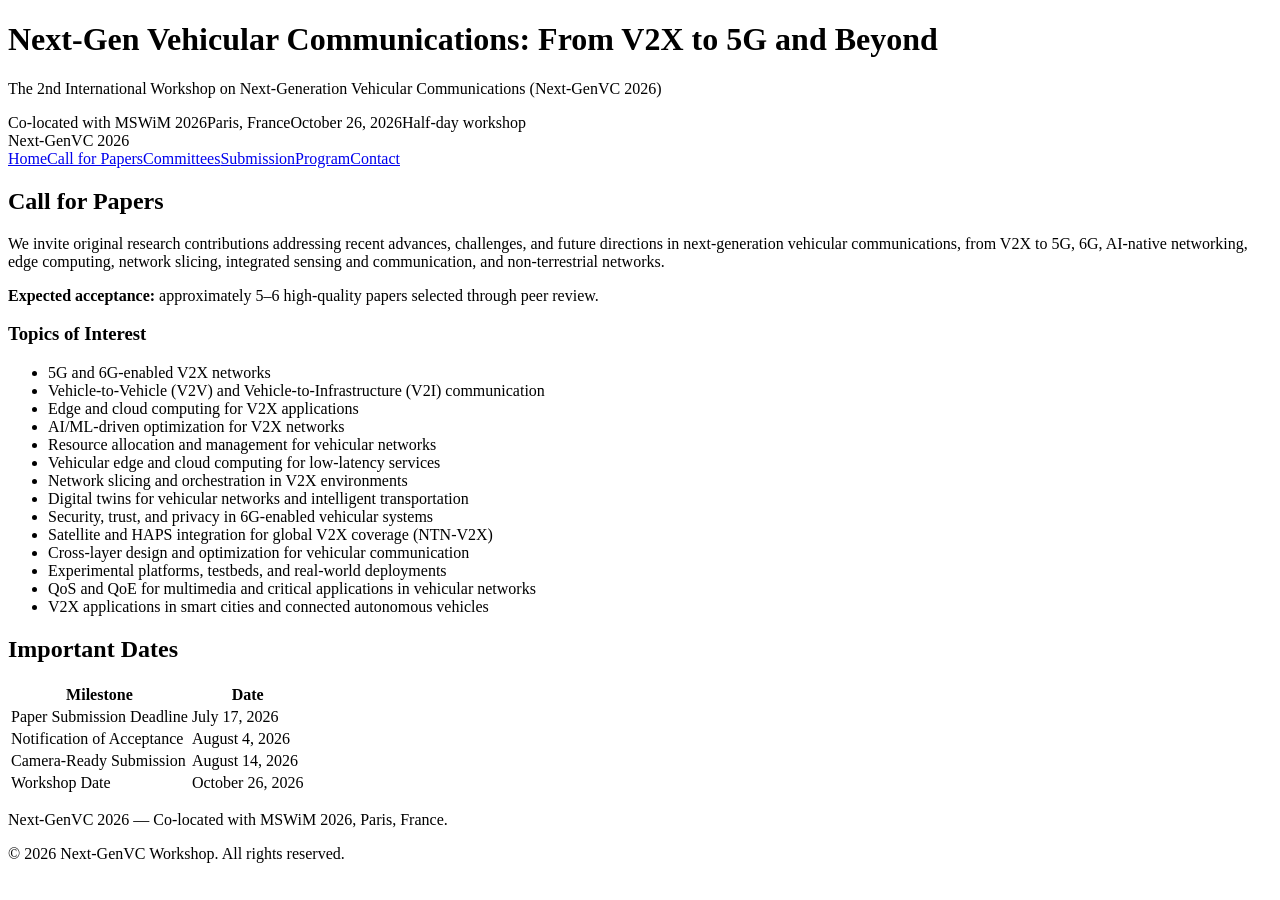
==== call-for-papers.html @ ad6b2027 "Add files via upload" ====
<!DOCTYPE html>
<html lang="en">
<head>
  <meta charset="UTF-8">
  <meta name="viewport" content="width=device-width, initial-scale=1.0">
  <title>Call for Papers | Next-GenVC 2026</title>
  <link rel="stylesheet" href="css/style.css">
</head>
<body>
<header class="hero"><h1>Next-Gen Vehicular Communications: From V2X to 5G and Beyond</h1><p class="subtitle">The 2nd International Workshop on Next-Generation Vehicular Communications (Next-GenVC 2026)</p><div class="badges"><span class="badge">Co-located with MSWiM 2026</span><span class="badge">Paris, France</span><span class="badge">October 26, 2026</span><span class="badge">Half-day workshop</span></div></header>
<nav><div class="nav-inner"><div class="logo">Next-GenVC 2026</div><div class="menu"><a href="index.html">Home</a><a href="call-for-papers.html">Call for Papers</a><a href="committees.html">Committees</a><a href="submission.html">Submission</a><a href="program.html">Program</a><a href="contact.html">Contact</a></div></div></nav>
<main class="container">
<div class="card"><h2>Call for Papers</h2><p>We invite original research contributions addressing recent advances, challenges, and future directions in next-generation vehicular communications, from V2X to 5G, 6G, AI-native networking, edge computing, network slicing, integrated sensing and communication, and non-terrestrial networks.</p><div class="notice"><strong>Expected acceptance:</strong> approximately 5–6 high-quality papers selected through peer review.</div><h3>Topics of Interest</h3><ul class="topic-list"><li>5G and 6G-enabled V2X networks</li><li>Vehicle-to-Vehicle (V2V) and Vehicle-to-Infrastructure (V2I) communication</li><li>Edge and cloud computing for V2X applications</li><li>AI/ML-driven optimization for V2X networks</li><li>Resource allocation and management for vehicular networks</li><li>Vehicular edge and cloud computing for low-latency services</li><li>Network slicing and orchestration in V2X environments</li><li>Digital twins for vehicular networks and intelligent transportation</li><li>Security, trust, and privacy in 6G-enabled vehicular systems</li><li>Satellite and HAPS integration for global V2X coverage (NTN-V2X)</li><li>Cross-layer design and optimization for vehicular communication</li><li>Experimental platforms, testbeds, and real-world deployments</li><li>QoS and QoE for multimedia and critical applications in vehicular networks</li><li>V2X applications in smart cities and connected autonomous vehicles</li></ul></div><div class="card"><h2>Important Dates</h2><table class="table"><tr><th>Milestone</th><th>Date</th></tr><tr><td>Paper Submission Deadline</td><td>July 17, 2026</td></tr><tr><td>Notification of Acceptance</td><td>August 4, 2026</td></tr><tr><td>Camera-Ready Submission</td><td>August 14, 2026</td></tr><tr><td>Workshop Date</td><td>October 26, 2026</td></tr></table></div>
</main>
<footer>
  <p>Next-GenVC 2026 — Co-located with MSWiM 2026, Paris, France.</p>
  <p>&copy; 2026 Next-GenVC Workshop. All rights reserved.</p>
</footer>
</body>
</html>
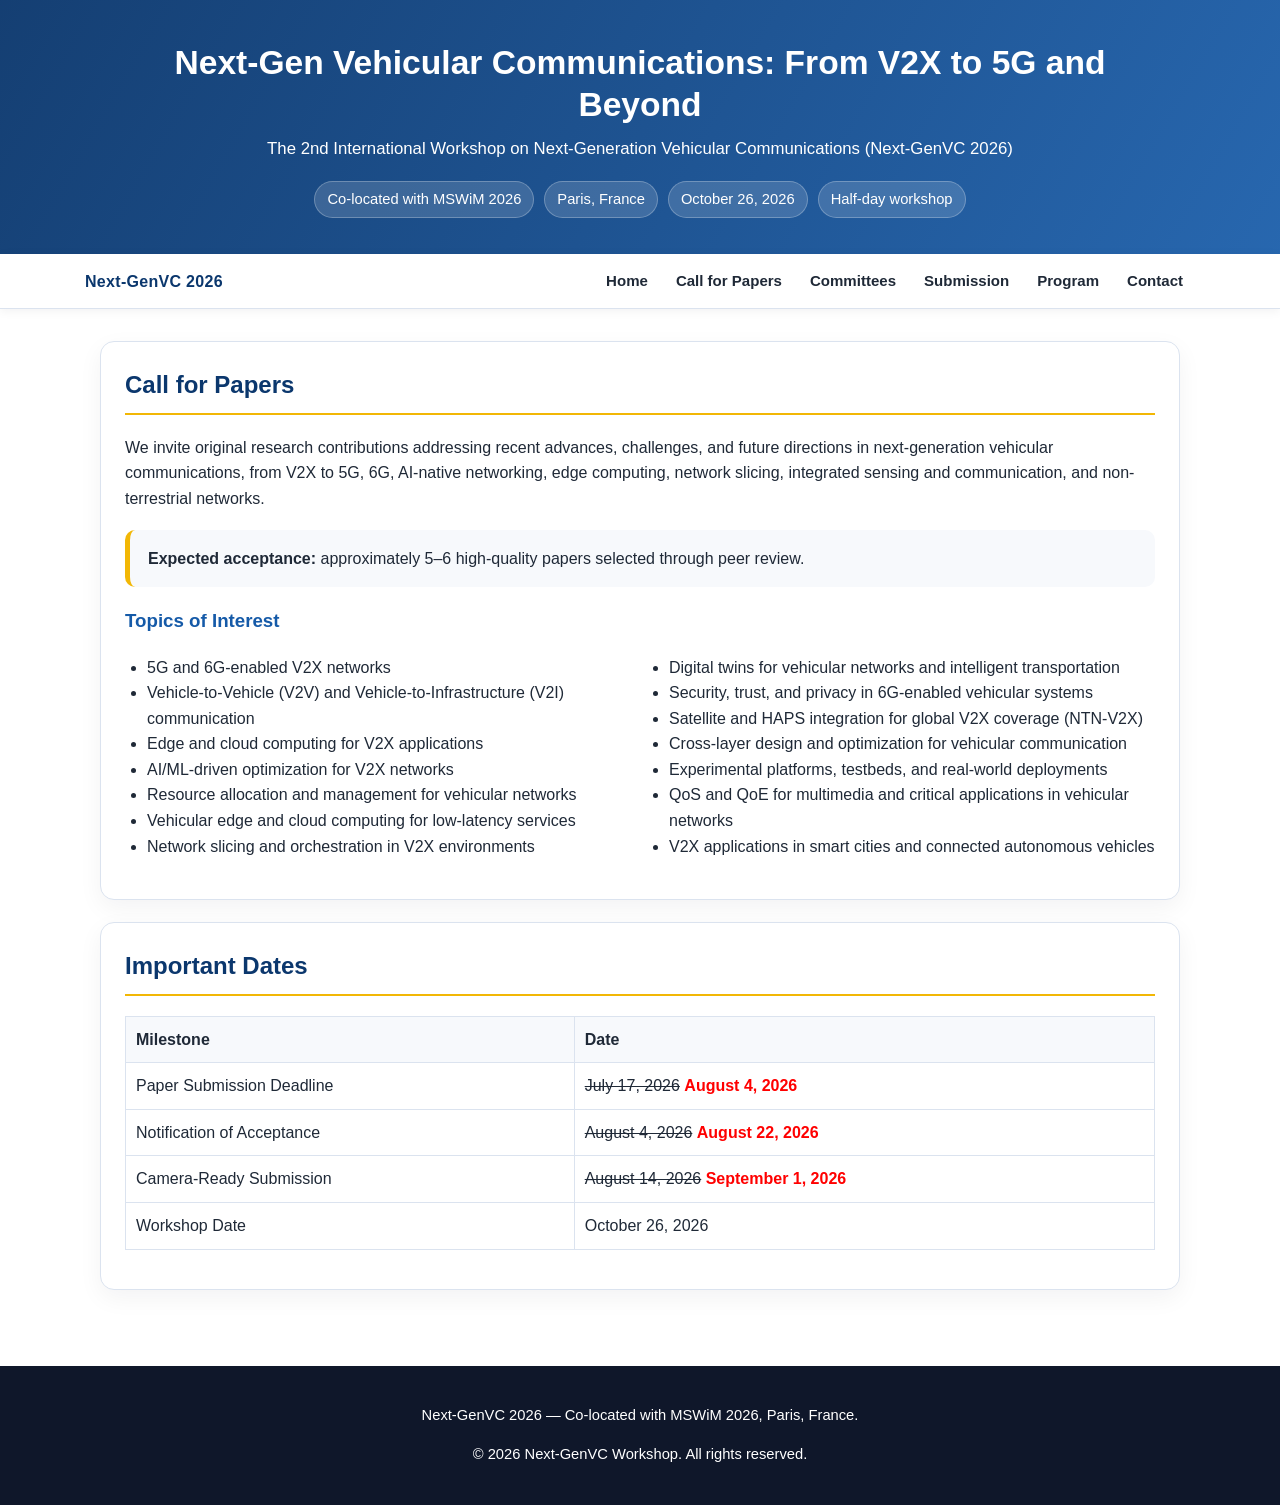
==== commit b5b83de0: "Update call-for-papers.html" ====
--- a/call-for-papers.html
+++ b/call-for-papers.html
@@ -1,20 +1,21 @@
 <!DOCTYPE html>
+
 <html lang="en">
 <head>
-  <meta charset="UTF-8">
-  <meta name="viewport" content="width=device-width, initial-scale=1.0">
-  <title>Call for Papers | Next-GenVC 2026</title>
-  <link rel="stylesheet" href="css/style.css">
+<meta charset="utf-8"/>
+<meta content="width=device-width, initial-scale=1.0" name="viewport"/>
+<title>Call for Papers | Next-GenVC 2026</title>
+<link href="style.css" rel="stylesheet"/>
 </head>
 <body>
 <header class="hero"><h1>Next-Gen Vehicular Communications: From V2X to 5G and Beyond</h1><p class="subtitle">The 2nd International Workshop on Next-Generation Vehicular Communications (Next-GenVC 2026)</p><div class="badges"><span class="badge">Co-located with MSWiM 2026</span><span class="badge">Paris, France</span><span class="badge">October 26, 2026</span><span class="badge">Half-day workshop</span></div></header>
 <nav><div class="nav-inner"><div class="logo">Next-GenVC 2026</div><div class="menu"><a href="index.html">Home</a><a href="call-for-papers.html">Call for Papers</a><a href="committees.html">Committees</a><a href="submission.html">Submission</a><a href="program.html">Program</a><a href="contact.html">Contact</a></div></div></nav>
 <main class="container">
-<div class="card"><h2>Call for Papers</h2><p>We invite original research contributions addressing recent advances, challenges, and future directions in next-generation vehicular communications, from V2X to 5G, 6G, AI-native networking, edge computing, network slicing, integrated sensing and communication, and non-terrestrial networks.</p><div class="notice"><strong>Expected acceptance:</strong> approximately 5–6 high-quality papers selected through peer review.</div><h3>Topics of Interest</h3><ul class="topic-list"><li>5G and 6G-enabled V2X networks</li><li>Vehicle-to-Vehicle (V2V) and Vehicle-to-Infrastructure (V2I) communication</li><li>Edge and cloud computing for V2X applications</li><li>AI/ML-driven optimization for V2X networks</li><li>Resource allocation and management for vehicular networks</li><li>Vehicular edge and cloud computing for low-latency services</li><li>Network slicing and orchestration in V2X environments</li><li>Digital twins for vehicular networks and intelligent transportation</li><li>Security, trust, and privacy in 6G-enabled vehicular systems</li><li>Satellite and HAPS integration for global V2X coverage (NTN-V2X)</li><li>Cross-layer design and optimization for vehicular communication</li><li>Experimental platforms, testbeds, and real-world deployments</li><li>QoS and QoE for multimedia and critical applications in vehicular networks</li><li>V2X applications in smart cities and connected autonomous vehicles</li></ul></div><div class="card"><h2>Important Dates</h2><table class="table"><tr><th>Milestone</th><th>Date</th></tr><tr><td>Paper Submission Deadline</td><td>July 17, 2026</td></tr><tr><td>Notification of Acceptance</td><td>August 4, 2026</td></tr><tr><td>Camera-Ready Submission</td><td>August 14, 2026</td></tr><tr><td>Workshop Date</td><td>October 26, 2026</td></tr></table></div>
+<div class="card"><h2>Call for Papers</h2><p>We invite original research contributions addressing recent advances, challenges, and future directions in next-generation vehicular communications, from V2X to 5G, 6G, AI-native networking, edge computing, network slicing, integrated sensing and communication, and non-terrestrial networks.</p><div class="notice"><strong>Expected acceptance:</strong> approximately 5–6 high-quality papers selected through peer review.</div><h3>Topics of Interest</h3><ul class="topic-list"><li>5G and 6G-enabled V2X networks</li><li>Vehicle-to-Vehicle (V2V) and Vehicle-to-Infrastructure (V2I) communication</li><li>Edge and cloud computing for V2X applications</li><li>AI/ML-driven optimization for V2X networks</li><li>Resource allocation and management for vehicular networks</li><li>Vehicular edge and cloud computing for low-latency services</li><li>Network slicing and orchestration in V2X environments</li><li>Digital twins for vehicular networks and intelligent transportation</li><li>Security, trust, and privacy in 6G-enabled vehicular systems</li><li>Satellite and HAPS integration for global V2X coverage (NTN-V2X)</li><li>Cross-layer design and optimization for vehicular communication</li><li>Experimental platforms, testbeds, and real-world deployments</li><li>QoS and QoE for multimedia and critical applications in vehicular networks</li><li>V2X applications in smart cities and connected autonomous vehicles</li></ul></div><div class="card"><h2>Important Dates</h2><table class="table"><tr><th>Milestone</th><th>Date</th></tr><tr><td>Paper Submission Deadline</td><td><del>July 17, 2026</del> <span style="color:red;font-weight:bold;">August 4, 2026</span></td></tr><tr><td>Notification of Acceptance</td><td><del>August 4, 2026</del> <span style="color:red;font-weight:bold;">August 22, 2026</span></td></tr><tr><td>Camera-Ready Submission</td><td><del>August 14, 2026</del> <span style="color:red;font-weight:bold;">September 1, 2026</span></td></tr><tr><td>Workshop Date</td><td>October 26, 2026</td></tr></table></div>
 </main>
 <footer>
-  <p>Next-GenVC 2026 — Co-located with MSWiM 2026, Paris, France.</p>
-  <p>&copy; 2026 Next-GenVC Workshop. All rights reserved.</p>
+<p>Next-GenVC 2026 — Co-located with MSWiM 2026, Paris, France.</p>
+<p>© 2026 Next-GenVC Workshop. All rights reserved.</p>
 </footer>
 </body>
-</html>+</html>
--- a/style.css
+++ b/style.css
@@ -0,0 +1,193 @@
+:root {
+  --primary: #0b376d;
+  --secondary: #155aa8;
+  --accent: #f2b705;
+  --light: #f7f9fc;
+  --dark: #1f2937;
+  --muted: #64748b;
+  --border: #dbe3ef;
+}
+
+* { box-sizing: border-box; }
+
+body {
+  margin: 0;
+  font-family: Arial, Helvetica, sans-serif;
+  color: var(--dark);
+  background: #ffffff;
+  line-height: 1.6;
+}
+
+.hero {
+  background: linear-gradient(120deg, rgba(11,55,109,.96), rgba(21,90,168,.92));
+  color: white;
+  padding: 42px 20px 36px;
+  text-align: center;
+}
+
+.hero h1 {
+  margin: 0 auto 10px;
+  max-width: 1050px;
+  font-size: 2.1rem;
+  line-height: 1.25;
+}
+
+.hero .subtitle {
+  font-size: 1.05rem;
+  max-width: 980px;
+  margin: 0 auto 14px;
+}
+
+.badges {
+  display: flex;
+  flex-wrap: wrap;
+  gap: 10px;
+  justify-content: center;
+  margin-top: 18px;
+}
+
+.badge {
+  background: rgba(255,255,255,.15);
+  border: 1px solid rgba(255,255,255,.25);
+  padding: 6px 12px;
+  border-radius: 999px;
+  font-size: .92rem;
+}
+
+nav {
+  position: sticky;
+  top: 0;
+  z-index: 100;
+  background: white;
+  border-bottom: 1px solid var(--border);
+  box-shadow: 0 2px 10px rgba(15, 23, 42, .06);
+}
+
+.nav-inner {
+  max-width: 1150px;
+  margin: 0 auto;
+  display: flex;
+  align-items: center;
+  justify-content: space-between;
+  padding: 0 20px;
+}
+
+.logo {
+  font-weight: 700;
+  color: var(--primary);
+  letter-spacing: .3px;
+}
+
+.menu {
+  display: flex;
+  flex-wrap: wrap;
+  gap: 4px;
+}
+
+.menu a {
+  display: block;
+  padding: 15px 12px;
+  text-decoration: none;
+  color: var(--dark);
+  font-weight: 600;
+  font-size: .94rem;
+}
+
+.menu a:hover, .menu a.active {
+  color: var(--secondary);
+  border-bottom: 3px solid var(--accent);
+}
+
+.container {
+  max-width: 1120px;
+  margin: 0 auto;
+  padding: 32px 20px 54px;
+}
+
+.grid {
+  display: grid;
+  grid-template-columns: 2fr 1fr;
+  gap: 28px;
+}
+
+.card {
+  background: white;
+  border: 1px solid var(--border);
+  border-radius: 14px;
+  padding: 24px;
+  margin-bottom: 22px;
+  box-shadow: 0 8px 24px rgba(15, 23, 42, .05);
+}
+
+h2 {
+  color: var(--primary);
+  margin-top: 0;
+  border-bottom: 2px solid var(--accent);
+  padding-bottom: 8px;
+}
+
+h3 { color: var(--secondary); }
+
+ul { padding-left: 22px; }
+
+.topic-list {
+  columns: 2;
+  column-gap: 36px;
+}
+
+.date-list li, .committee-list li {
+  margin-bottom: 8px;
+}
+
+.notice {
+  background: var(--light);
+  border-left: 5px solid var(--accent);
+  padding: 16px 18px;
+  border-radius: 10px;
+  margin: 18px 0;
+}
+
+.button {
+  display: inline-block;
+  background: var(--secondary);
+  color: white;
+  text-decoration: none;
+  padding: 10px 16px;
+  border-radius: 8px;
+  font-weight: 700;
+}
+
+.button:hover { background: var(--primary); }
+
+footer {
+  background: #0f172a;
+  color: white;
+  text-align: center;
+  padding: 24px 20px;
+  font-size: .92rem;
+}
+
+footer a { color: #fff; }
+
+.table {
+  width: 100%;
+  border-collapse: collapse;
+  margin: 15px 0;
+}
+
+.table th, .table td {
+  border: 1px solid var(--border);
+  padding: 10px;
+  text-align: left;
+}
+
+.table th { background: var(--light); }
+
+@media (max-width: 860px) {
+  .grid { grid-template-columns: 1fr; }
+  .nav-inner { display: block; padding: 10px 20px; }
+  .menu { margin-top: 8px; }
+  .menu a { padding: 8px 8px; }
+  .topic-list { columns: 1; }
+  .hero h1 { font-size: 1.55rem; }
+}
